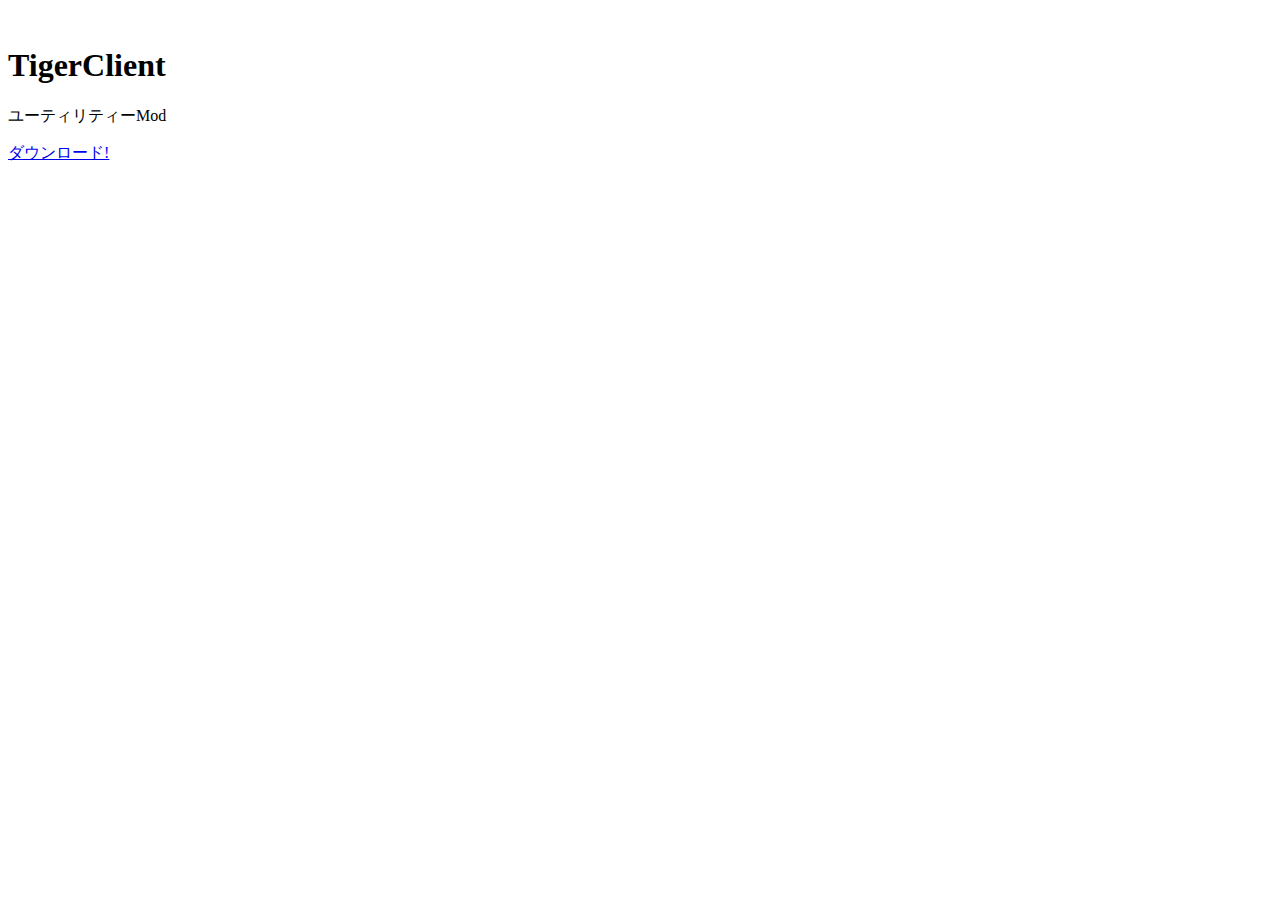
==== index.html @ 292581b2 "Update index.html" ====
<!DOCTYPE html>
<html lang="ja">
<head>
<meta charset="UTF-8">
<title>TigerClientDownload</title>
<meta name="viewport" content="width=device-width, initial-scale=1.0">
<link href="https://fonts.googleapis.com/css?family=Montserrat" rel="stylesheet">
<link rel="stylesheet" href="style.css">
</head>
<body>

<section class="conA">
<div class="container">
	<img src="img/logo.svg" alt="">
	<h1>TigerClient</h1>
	<p>ユーティリティーMod</p>
	<a href="download/TigerClient1.12.2" download>ダウンロード!</a>
</div>
</section>

</body>
</html>
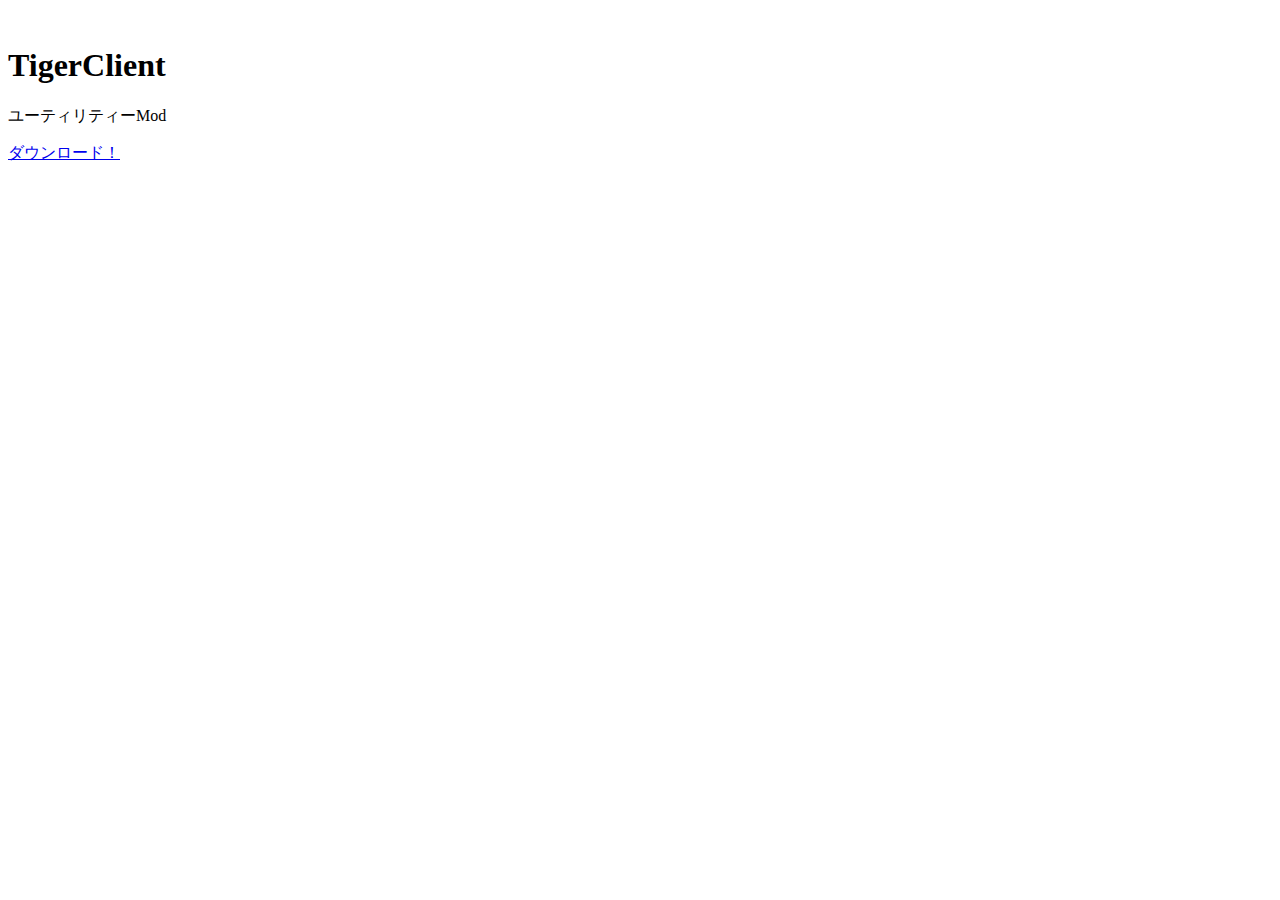
==== commit abb8a13b: "Update index.html" ====
--- a/index.html
+++ b/index.html
@@ -14,7 +14,7 @@
 	<img src="img/logo.svg" alt="">
 	<h1>TigerClient</h1>
 	<p>ユーティリティーMod</p>
-	<a href="download/TigerClient1.12.2" download>ダウンロード!</a>
+<a href="https://github.com/shinshin103/shinshin103.github.io/raw/main/TigerClient1.12.2.jar" download>ダウンロード！</a>
 </div>
 </section>
 
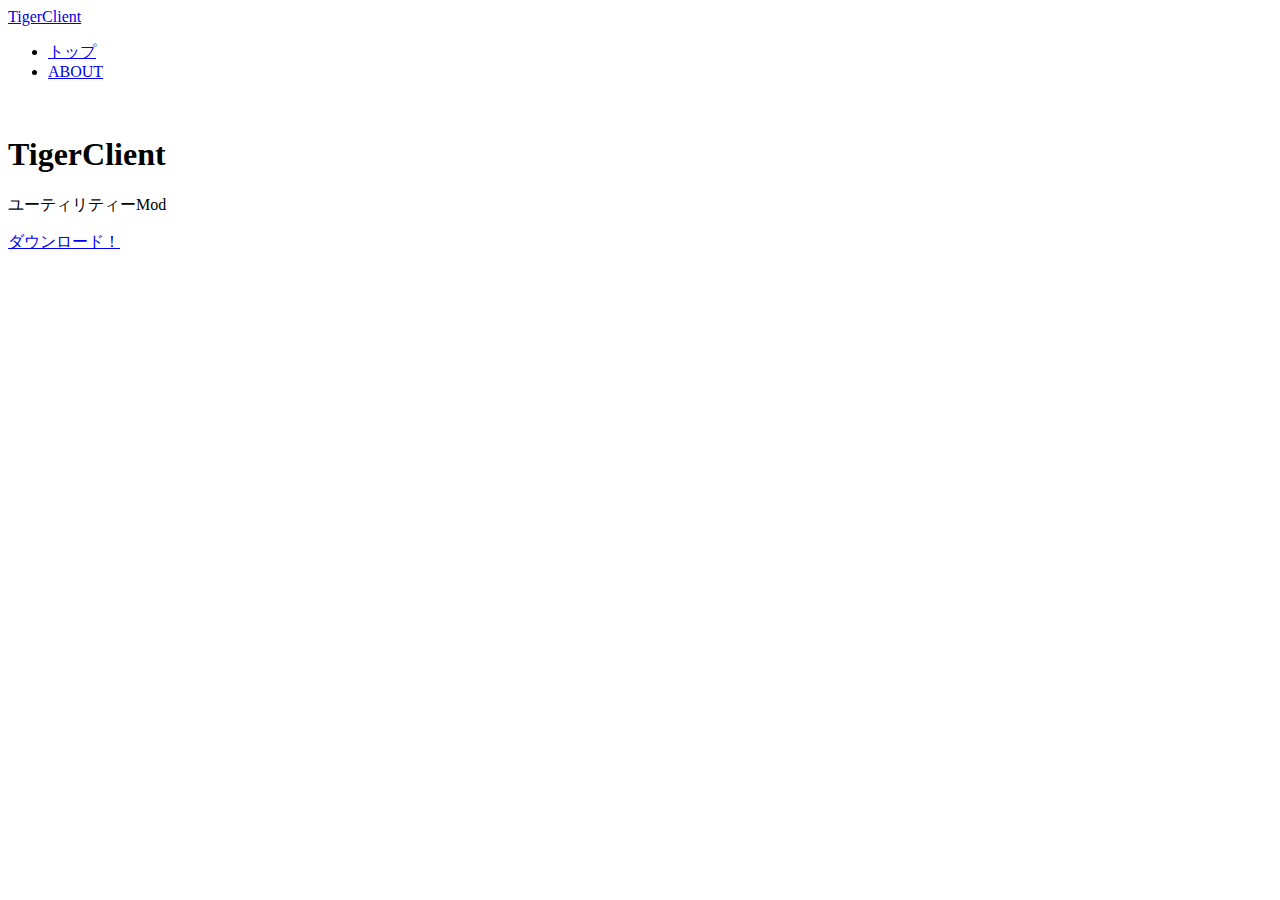
==== commit 6e3d927a: "Update index.html" ====
--- a/index.html
+++ b/index.html
@@ -2,12 +2,25 @@
 <html lang="ja">
 <head>
 <meta charset="UTF-8">
-<title>TigerClientDownload</title>
+<title>しん鯖</title>
 <meta name="viewport" content="width=device-width, initial-scale=1.0">
 <link href="https://fonts.googleapis.com/css?family=Montserrat" rel="stylesheet">
 <link rel="stylesheet" href="style.css">
 </head>
 <body>
+    <header>
+<div class="container">
+	<a href="index.html" class="headA">TigerClient</a>
+
+
+	<nav class="headB">
+		<ul>
+            <li><a href="index.html">トップ</a></li>
+			<li><a href="about.html">ABOUT</a></li>
+		</ul>
+	</nav>
+</div>
+</header>
 
 <section class="conA">
 <div class="container">
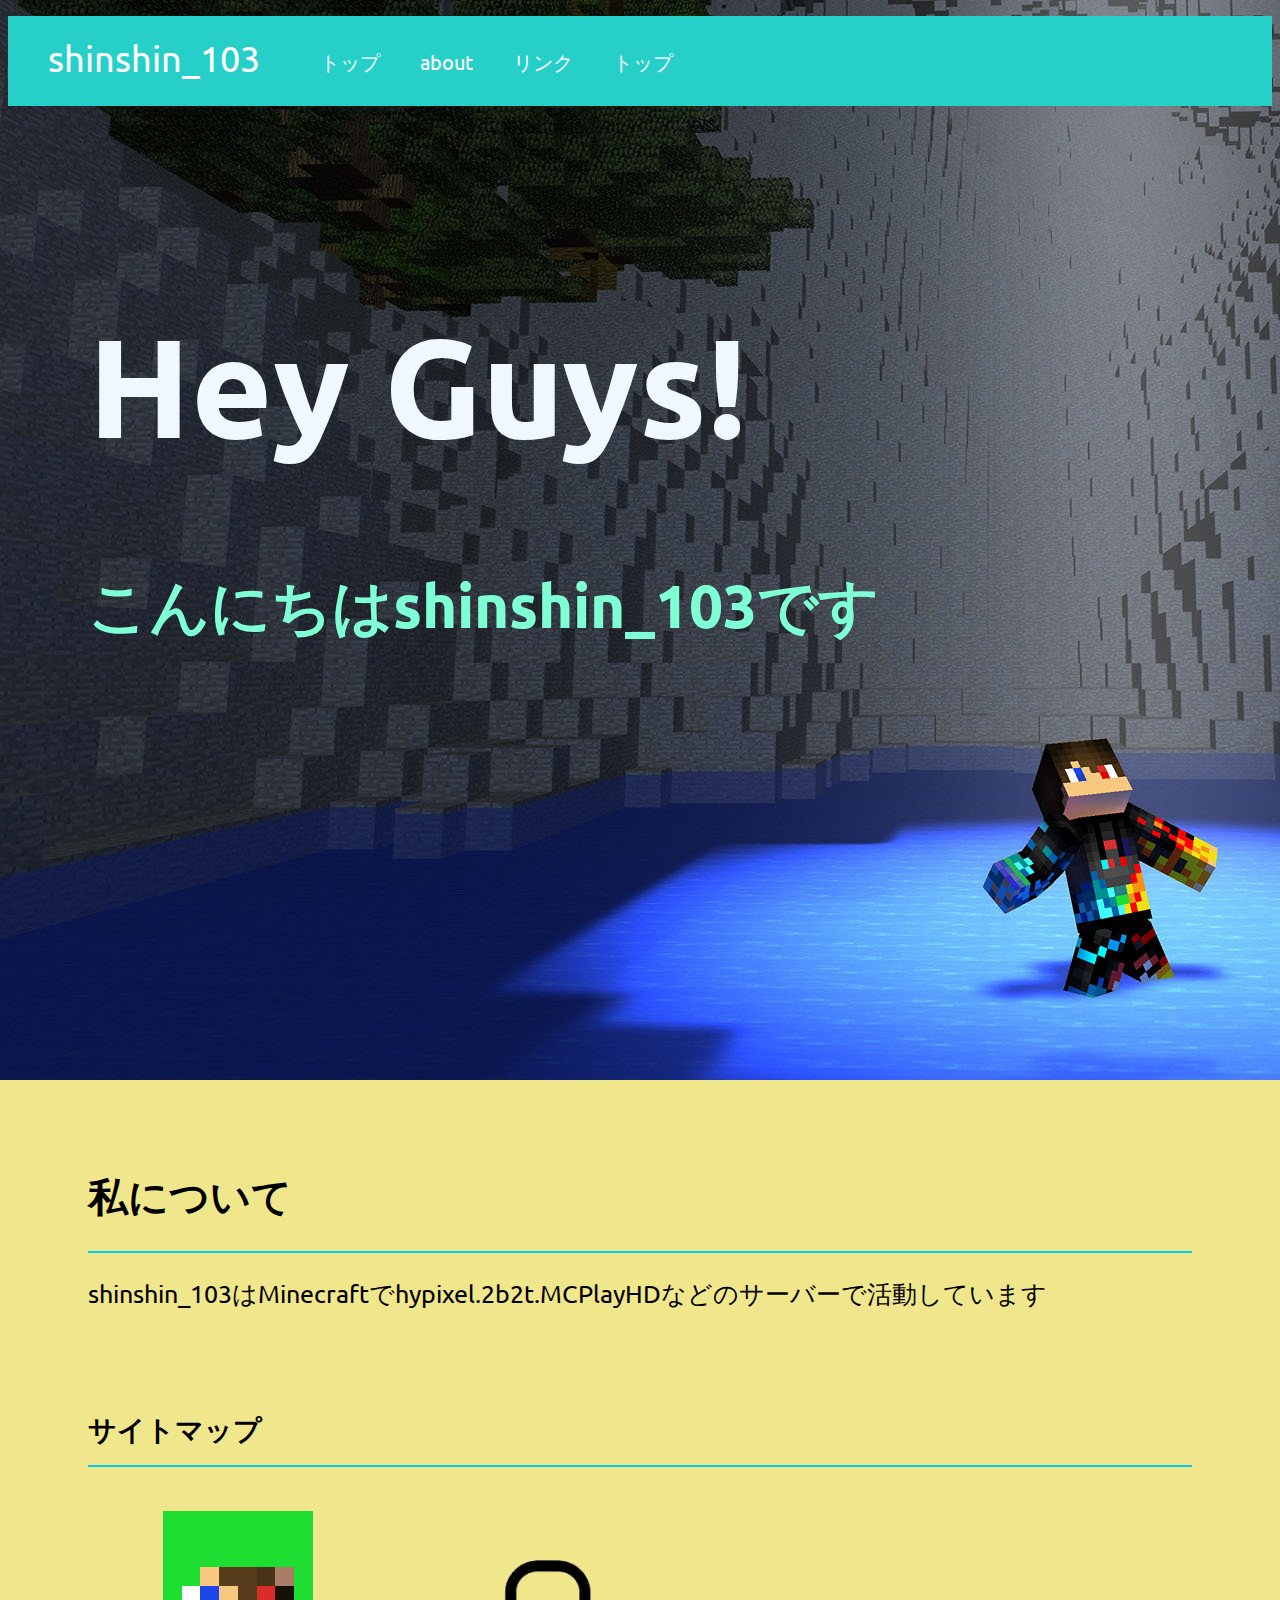
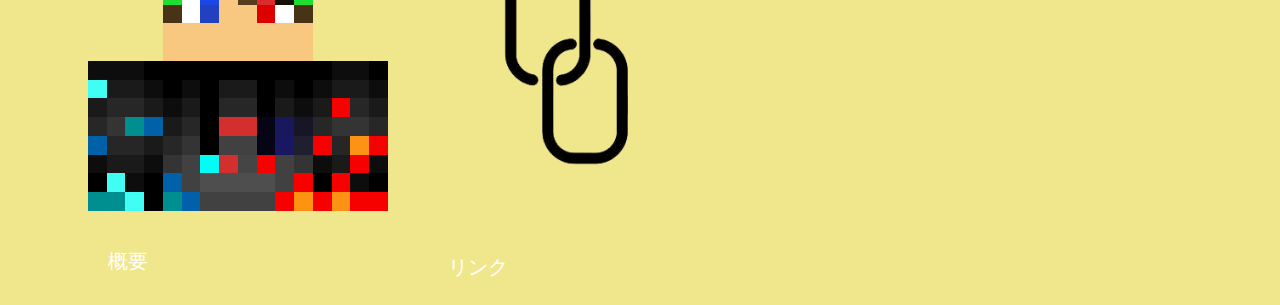
==== commit 1cbe18df: "Rename html.html to index.html" ====
--- a/index.html
+++ b/index.html
@@ -1,35 +1,62 @@
-<!DOCTYPE html>
-<html lang="ja">
-<head>
-<meta charset="UTF-8">
-<title>しん鯖</title>
-<meta name="viewport" content="width=device-width, initial-scale=1.0">
-<link href="https://fonts.googleapis.com/css?family=Montserrat" rel="stylesheet">
-<link rel="stylesheet" href="style.css">
-</head>
-<body>
-    <header>
-<div class="container">
-	<a href="index.html" class="headA">TigerClient</a>
-
-
-	<nav class="headB">
-		<ul>
-            <li><a href="index.html">トップ</a></li>
-			<li><a href="about.html">ABOUT</a></li>
-		</ul>
-	</nav>
-</div>
-</header>
-
-<section class="conA">
-<div class="container">
-	<img src="img/logo.svg" alt="">
-	<h1>TigerClient</h1>
-	<p>ユーティリティーMod</p>
-<a href="https://github.com/shinshin103/shinshin103.github.io/raw/main/TigerClient1.12.2.jar" download>ダウンロード！</a>
-</div>
-</section>
-
-</body>
-</html>
+<!DOCTYPE html>
+<html>
+  <head>
+    <meta charset="utf-8">
+    <title>shinshin_103-top</title>
+    <link rel="stylesheet" href="css/stylesheet.css">
+	<link rel="preconnect" href="https://fonts.googleapis.com">
+<link rel="preconnect" href="https://fonts.gstatic.com" crossorigin>
+<link href="https://fonts.googleapis.com/css2?family=Ubuntu&display=swap" rel="stylesheet">
+
+  </head>
+  <body>
+    <div class="header">
+		<a href="html.html"><div class="header-logo">shinshin_103</div></a>
+      <div class="header-list">
+        <ul>
+          <li><a href="html.html">トップ</a></li>
+          <li><a href="about.html">about</a></li>
+		  <li><a href="rinks.html">リンク</a></li>
+          <li><a href="https://shinshin103.github.io/index.html">トップ</a></li>
+        </ul>
+      </div>
+    </div>
+	
+
+    <div class="main">
+      <div class="copy-container">
+        <h1>Hey Guys!</h1>
+        <h3>こんにちはshinshin_103です</h3>
+      </div>
+	  <div class="main-cont">
+		<div class="main-cont-title">
+	    <h1>私について</h1>
+	  </div>
+		  <div class="main-cont-inf">
+			  
+		      <p>shinshin_103はMinecraftでhypixel.2b2t.MCPlayHDなどのサーバーで活動しています</p>
+		  
+		  
+		  </div>
+      </div>
+      <div class="contents">
+        <h3 class="section-title">サイトマップ</h3>
+	  </div>
+        <div class="contents-item">
+          <img src="img/shinshin103-avrter.png">
+		<div class="link-text">
+          <p><a href="about.html">概要</a></p>
+	
+		</div>
+        </div>
+		<div  class="contents-item">
+          <img src="img/pngtree-web-link-icon-png-image_2622951.png" width="85%" height="85%">
+		<div class="link-text">
+          <p><a href="about.html">リンク</a></p>
+	
+		</div>
+        </div>
+	
+      </div>	  
+  </body>
+</html>
--- a/css/stylesheet.css
+++ b/css/stylesheet.css
@@ -0,0 +1,131 @@
+body {
+  font-family: 'Ubuntu', sans-serif;
+  background-color: khaki;
+  background-image: url("../img/top-background.jpg");
+  background-repeat: no-repeat;
+	 
+  
+}
+
+li {
+  list-style: none;
+}
+
+.header {
+  background-color: #26d0c9;
+  color: #fff;
+  height: 90px;
+}
+
+.header-logo {
+  float: left;
+  font-size: 36px;
+  padding: 20px 40px;
+}
+
+.header-list li {
+  float: left;
+  padding: 33px 20px;
+}
+
+.main {
+  padding: 100px 80px;
+}
+.main-cont {
+	
+}
+
+.main-cont-title {
+	margin-top: 520px;
+	border-bottom: 2px solid #00CCED;
+	font-size: 20px;
+}
+
+.main-cont-inf {
+	font-size: 25px;
+}
+
+.copy-container h1 {
+  font-size: 140px;
+  color: aliceblue;
+  font-family: 'Ubuntu', sans-serif;
+}
+
+.copy-container h3 {
+  font-size: 60px;
+  color: aquamarine;
+}
+
+
+.contents {
+  height: 100px;
+  margin-top: 100px;
+  float:inherit;
+}
+
+
+.section-title {
+  border-bottom: 2px solid #00CCED;
+  font-size: 28px;
+  padding-bottom: 15px;
+  margin-bottom: 50px;
+}
+
+.contents-item {
+  float: left;
+  margin-right: 40px;
+}
+
+.contents-item p {
+  font-size: 24px;
+  margin-top: 30px;
+  margin-left: 20px;
+}
+
+
+.footer {
+  background-color: #2f5167;
+  color: #fff;
+  height: 120px;
+  padding: 40px;
+  position: absolute;
+  bottom: 0; 
+}
+
+.footer-logo {
+  float: left;
+  font-size: 32px;
+}
+
+.footer-list {
+  float: right;
+}
+
+.footer-list li {
+  padding-bottom: 20px;
+}
+
+a:link {
+ color: white;
+ text-decoration: none;
+}
+a:hover {
+ color: white;
+ text-decoration: none;
+background-color: #dedcd7;
+}
+a:visited {
+ color: white;
+ text-decoration: none;
+}
+
+a {
+	font-size: 20px;
+}
+tilogo {
+	font-size:  32px
+}
+p {
+	color: black
+}
+
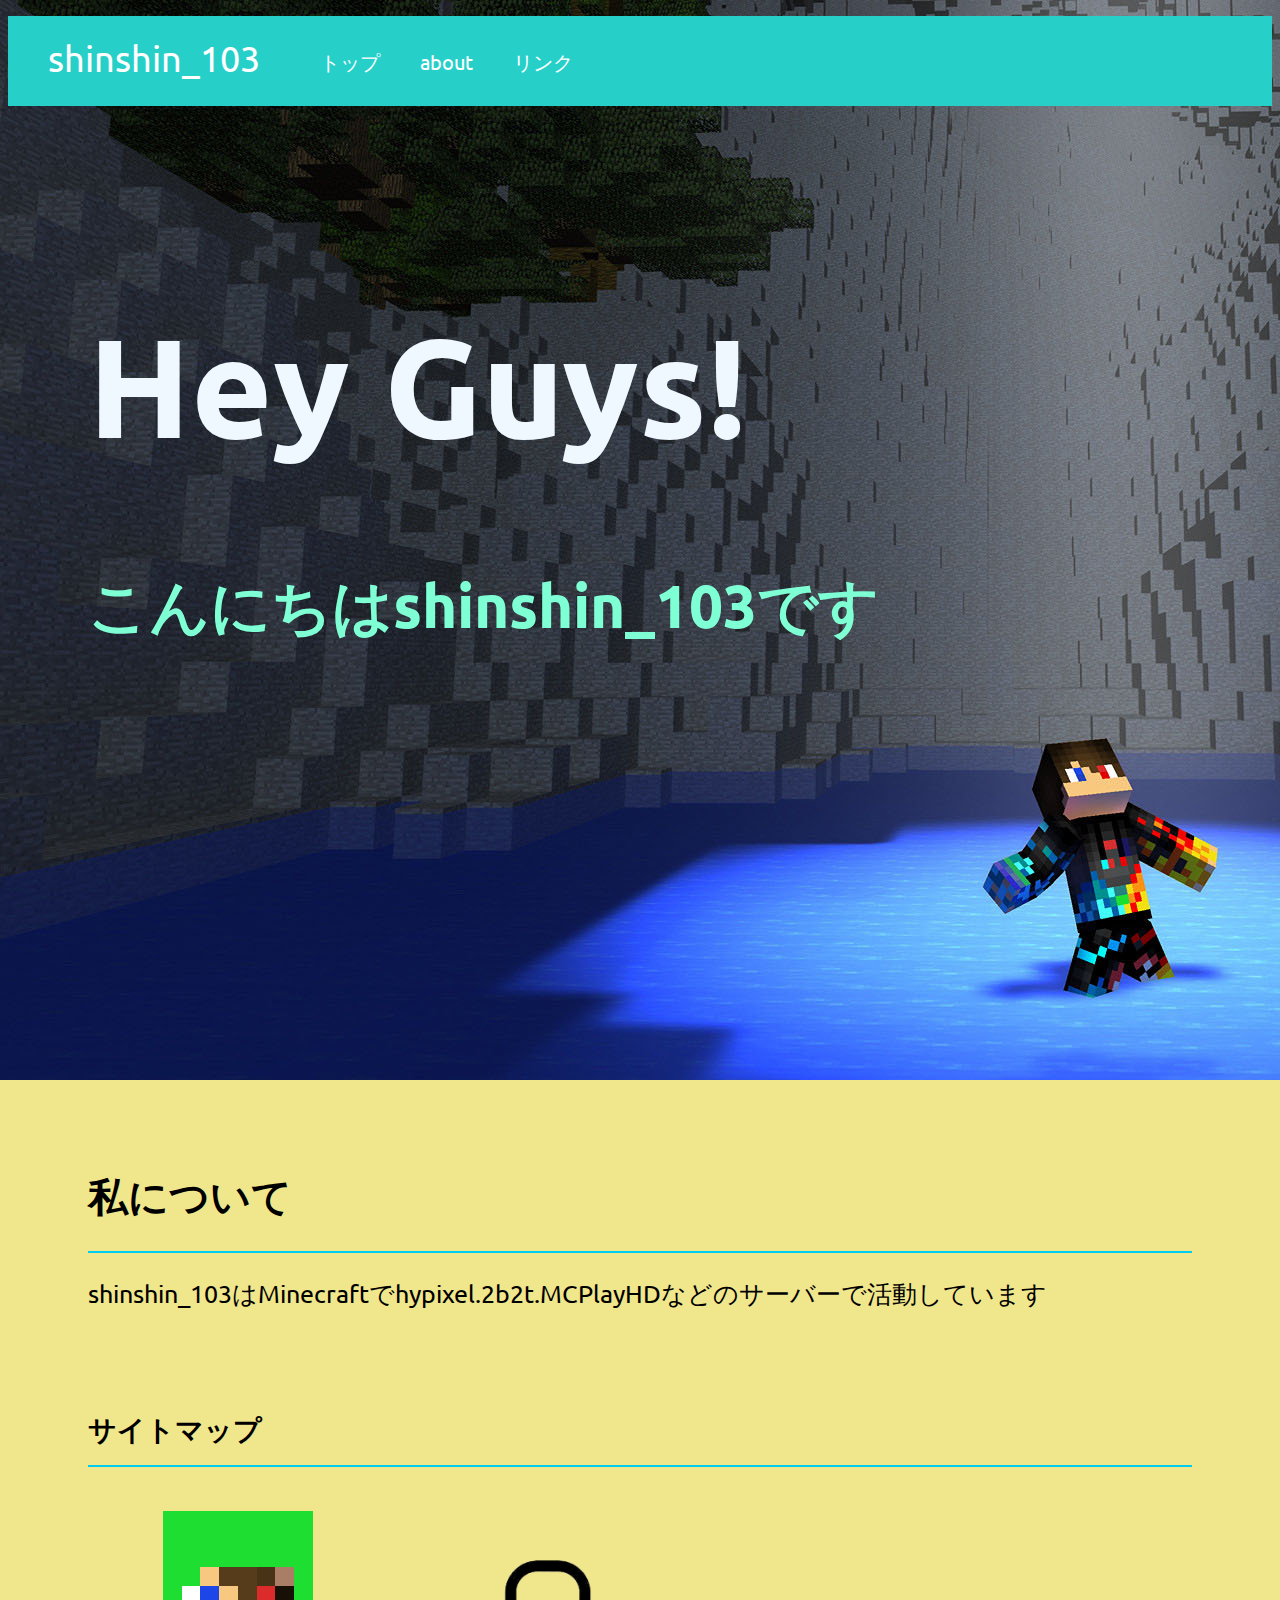
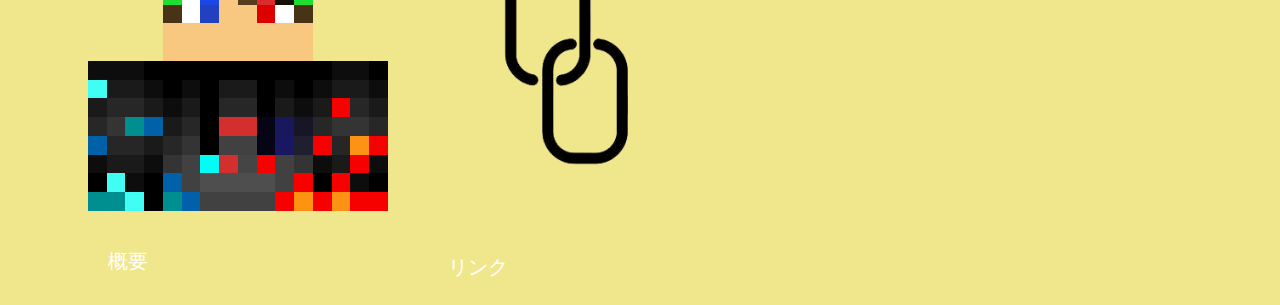
==== commit 92561cf2: "Update index.html" ====
--- a/index.html
+++ b/index.html
@@ -11,13 +11,13 @@
   </head>
   <body>
     <div class="header">
-		<a href="html.html"><div class="header-logo">shinshin_103</div></a>
+		<a href="index.html"><div class="header-logo">shinshin_103</div></a>
       <div class="header-list">
         <ul>
-          <li><a href="html.html">トップ</a></li>
+          <li><a href="index.html">トップ</a></li>
           <li><a href="about.html">about</a></li>
 		  <li><a href="rinks.html">リンク</a></li>
-          <li><a href="https://shinshin103.github.io/index.html">トップ</a></li>
+          
         </ul>
       </div>
     </div>
